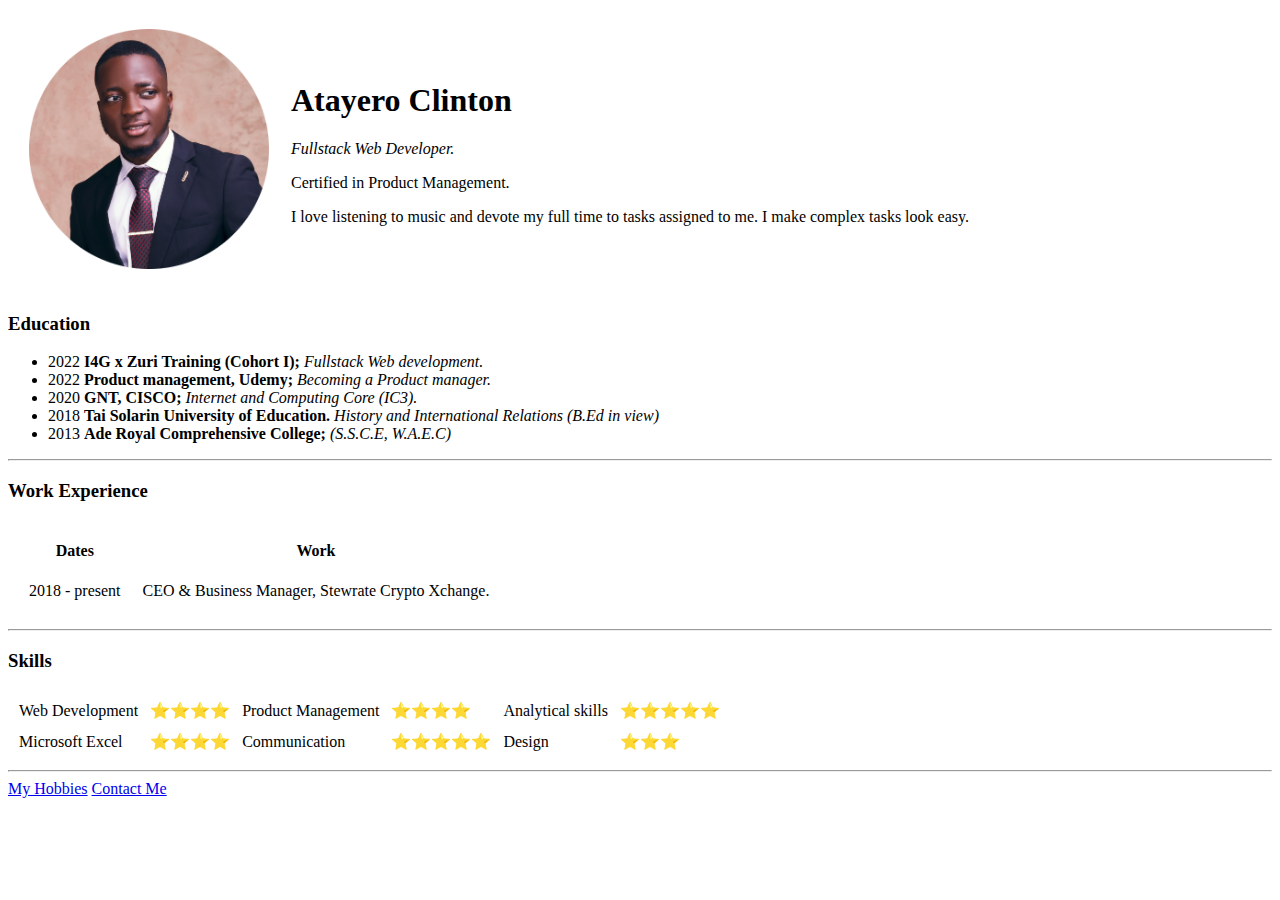
==== index.html @ 937ac160 "Add files via upload" ====
<!DOCTYPE html>
<html lang="en">

<head>
    <meta charset="UTF-8">
    <meta http-equiv="X-UA-Compatible" content="IE=edge">
    <meta name="viewport" content="width=device-width, initial-scale=1.0">
    <title>🏩Clinton's Personal Site</title>
    <link rel="stylesheet" href="style.css">
</head>

<body>
    <table cellspacing=20>
        <tr>
            <td><img src="image/sen.clint-modified.png" alt="my-pix" style="width: 15em;"></td>

            <td>
                <h1>Atayero Clinton</h1>
                <p><em>Fullstack Web Developer.</em> </p>
                <p>Certified in Product Management.</p>
                <p>I love listening to music and devote my full time to tasks assigned to me. I make complex tasks look easy. </p>
            </td>
        </tr>
    </table>
    <div class="about">
        <h3>Education</h3>
        <ul>
            <li>2022 <strong>I4G x Zuri Training (Cohort I);</strong> <em>Fullstack Web development.</em> </li>
            <li>2022 <strong>Product management, Udemy;</strong> <em>Becoming a Product manager. </em></li>
            <li>2020 <strong>GNT, CISCO;</strong> <em>Internet and Computing Core (IC3). </em></li>
            <li>2018 <strong>Tai Solarin University of Education.</strong> <em>History and International Relations (B.Ed in view)</em> </li>
            <li>2013 <strong>Ade Royal Comprehensive College;</strong> <em>(S.S.C.E, W.A.E.C)</em> </li>
        </ul>
        <hr>
        <h3>Work Experience</h3>
        <table cellspacing=20>
            <thead>
                <tr>
                    <th>Dates</th>
                    <th>Work</th>
                </tr>
            </thead>
            <tbody>
                <tr>
                    <td>2018 - present</td>
                    <td> CEO & Business Manager, Stewrate Crypto Xchange.</td>
                </tr>
            </tbody>
            <tfoot>
            </tfoot>
        </table>
        <hr>
        <h3>Skills</h3>

        <table cellspacing=10>
            <tr>
                <td>Web Development</td>
                <td>⭐⭐⭐⭐</td>
                <td>Product Management</td>
                <td>⭐⭐⭐⭐</td>
                <td>Analytical skills</td>
                <td>⭐⭐⭐⭐⭐</td>
            </tr>
            <tr>
                <td>Microsoft Excel</td>
                <td>⭐⭐⭐⭐</td>
                <td>Communication</td>
                <td>⭐⭐⭐⭐⭐</td>
                <td>Design</td>
                <td>⭐⭐⭐</td>
            </tr>
        </table>
    </div>

</body>
<hr>
<footer>
    <div class="links">
        <a href="hobbies.html">My Hobbies</a>
        <a href="contact.html">Contact Me</a>
    </div>
</footer>

</html>
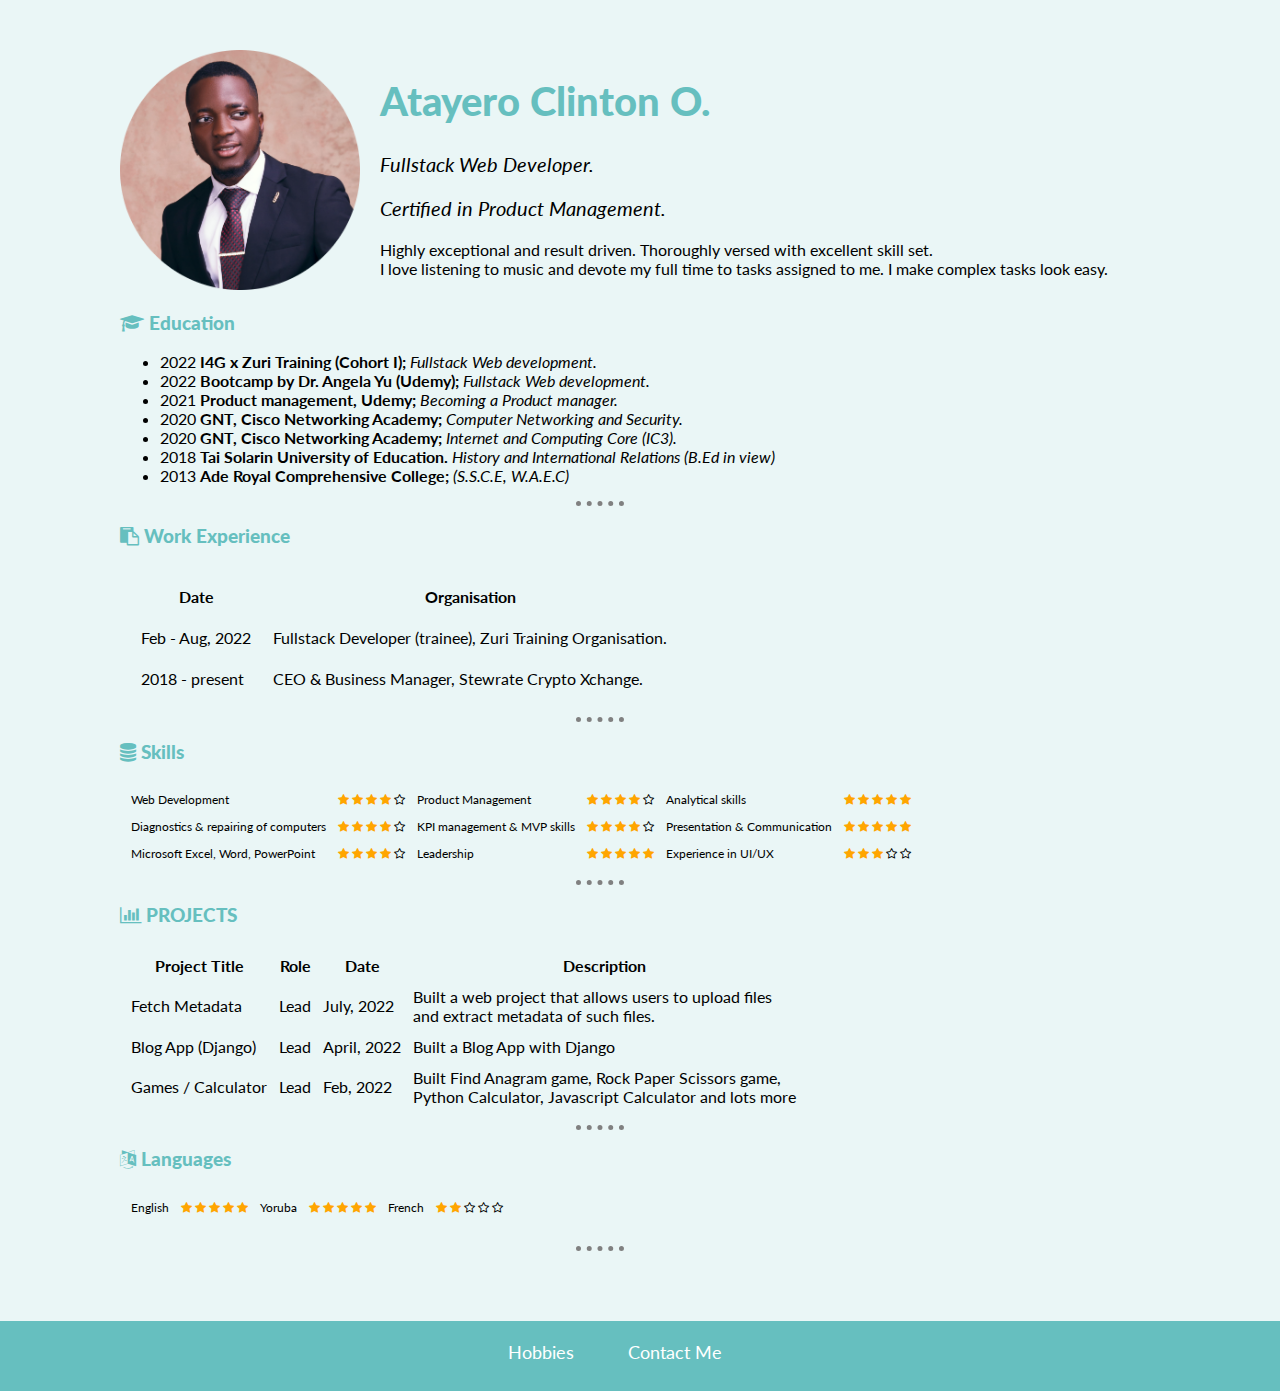
==== commit 1dd8e075: "Add files via upload" ====
--- a/index.html
+++ b/index.html
@@ -6,41 +6,64 @@
     <meta http-equiv="X-UA-Compatible" content="IE=edge">
     <meta name="viewport" content="width=device-width, initial-scale=1.0">
     <title>🏩Clinton's Personal Site</title>
-    <link rel="stylesheet" href="style.css">
+    <link rel="stylesheet" href="/Home page/style.css">
+    <link rel="stylesheet" href="https://cdnjs.cloudflare.com/ajax/libs/font-awesome/4.7.0/css/font-awesome.min.css">
 </head>
 
 <body>
-    <table cellspacing=20>
-        <tr>
-            <td><img src="image/sen.clint-modified.png" alt="my-pix" style="width: 15em;"></td>
-
-            <td>
-                <h1>Atayero Clinton</h1>
+
+    <div class="top">
+        
+        <div class="first">
+            <div class="pix"><img src="/image/sen.clint-modified.png" alt="my-pix" style="width: 15em;"></div>
+            <div class="beside">
+                <h1>Atayero Clinton O.</h1>
                 <p><em>Fullstack Web Developer.</em> </p>
-                <p>Certified in Product Management.</p>
+                <p><em>Certified in Product Management.</em> </p>
+            </div>
+            
+        </div>
+
+        <div class="address">
+            <div class="name">
+                <h1>Atayero Clinton O.</h1>
+                <p><em>Fullstack Web Developer.</em> </p>
+                <p><em>Certified in Product Management.</em> </p>
+            </div>
+            <div class="content">
+                <p>Highly exceptional and result driven. Thoroughly versed with excellent skill set.</p>
                 <p>I love listening to music and devote my full time to tasks assigned to me. I make complex tasks look easy. </p>
-            </td>
-        </tr>
-    </table>
+                <!-- <p>Currently looking to attain amazing heights in my career path.</p> -->
+            </div>
+            
+        </div>
+        
+    </div>
     <div class="about">
-        <h3>Education</h3>
+        <h3><i class="fa fa-graduation-cap"></i> Education</h3>
         <ul>
             <li>2022 <strong>I4G x Zuri Training (Cohort I);</strong> <em>Fullstack Web development.</em> </li>
-            <li>2022 <strong>Product management, Udemy;</strong> <em>Becoming a Product manager. </em></li>
-            <li>2020 <strong>GNT, CISCO;</strong> <em>Internet and Computing Core (IC3). </em></li>
+            <li>2022 <strong>Bootcamp by Dr. Angela Yu (Udemy);</strong> <em>Fullstack Web development.</em> </li>
+            <li>2021 <strong>Product management, Udemy;</strong> <em>Becoming a Product manager. </em></li>
+            <li>2020 <strong>GNT, Cisco Networking Academy;</strong> <em>Computer Networking and Security. </em></li>
+            <li>2020 <strong>GNT, Cisco Networking Academy;</strong> <em>Internet and Computing Core (IC3). </em></li>
             <li>2018 <strong>Tai Solarin University of Education.</strong> <em>History and International Relations (B.Ed in view)</em> </li>
             <li>2013 <strong>Ade Royal Comprehensive College;</strong> <em>(S.S.C.E, W.A.E.C)</em> </li>
         </ul>
         <hr>
-        <h3>Work Experience</h3>
+        <h3><i class="fa fa-clipboard"></i> Work Experience</h3>
         <table cellspacing=20>
             <thead>
                 <tr>
-                    <th>Dates</th>
-                    <th>Work</th>
+                    <th>Date</th>
+                    <th>Organisation</th>
                 </tr>
             </thead>
             <tbody>
+                <tr>
+                    <td>Feb - Aug, 2022</td>
+                    <td>Fullstack Developer (trainee), Zuri Training Organisation.</td>
+                </tr>
                 <tr>
                     <td>2018 - present</td>
                     <td> CEO & Business Manager, Stewrate Crypto Xchange.</td>
@@ -50,34 +73,165 @@
             </tfoot>
         </table>
         <hr>
-        <h3>Skills</h3>
-
-        <table cellspacing=10>
-            <tr>
-                <td>Web Development</td>
-                <td>⭐⭐⭐⭐</td>
-                <td>Product Management</td>
-                <td>⭐⭐⭐⭐</td>
-                <td>Analytical skills</td>
-                <td>⭐⭐⭐⭐⭐</td>
-            </tr>
-            <tr>
-                <td>Microsoft Excel</td>
-                <td>⭐⭐⭐⭐</td>
-                <td>Communication</td>
-                <td>⭐⭐⭐⭐⭐</td>
-                <td>Design</td>
-                <td>⭐⭐⭐</td>
-            </tr>
-        </table>
+        <h3><i class="fa fa-database"></i> Skills</h3>
+        <div class="skills">
+
+            <table cellspacing=10>
+                <tr>
+                    <td>Web Development</td>
+                    <td>
+                        <i class="fa fa-star" style="color: orange; "></i>
+                        <i class="fa fa-star" style="color: orange; "></i>
+                        <i class="fa fa-star" style="color: orange; "></i>
+                        <i class="fa fa-star" style="color: orange; "></i>
+                        <i class="fa fa-star-o"></i>
+                    </td>
+                    <td>Product Management</td>
+                    <td>
+                        <i class="fa fa-star" style="color: orange; "></i>
+                        <i class="fa fa-star" style="color: orange; "></i>
+                        <i class="fa fa-star" style="color: orange; "></i>
+                        <i class="fa fa-star" style="color: orange; "></i>
+                        <i class="fa fa-star-o"></i>
+                    </td>
+                    <td>Analytical skills</td>
+                    <td>
+                        <i class="fa fa-star" style="color: orange; "></i>
+                        <i class="fa fa-star" style="color: orange; "></i>
+                        <i class="fa fa-star" style="color: orange; "></i>
+                        <i class="fa fa-star" style="color: orange; "></i>
+                        <i class="fa fa-star" style="color: orange; "></i>
+                    </td>
+                </tr>
+                <tr>
+                    <td>Diagnostics & repairing of computers</td>
+                    <td>
+                        <i class="fa fa-star" style="color: orange; "></i>
+                        <i class="fa fa-star" style="color: orange; "></i>
+                        <i class="fa fa-star" style="color: orange; "></i>
+                        <i class="fa fa-star" style="color: orange; "></i>
+                        <i class="fa fa-star-o"></i>
+                    </td>
+                    <td>KPI management & MVP skills</td>
+                    <td>
+                        <i class="fa fa-star" style="color: orange; "></i>
+                        <i class="fa fa-star" style="color: orange; "></i>
+                        <i class="fa fa-star" style="color: orange; "></i>
+                        <i class="fa fa-star" style="color: orange; "></i>
+                        <i class="fa fa-star-o"></i>
+                    </td>
+                    <td>Presentation & Communication</td>
+                    <td>
+                        <i class="fa fa-star" style="color: orange; "></i>
+                        <i class="fa fa-star" style="color: orange; "></i>
+                        <i class="fa fa-star" style="color: orange; "></i>
+                        <i class="fa fa-star" style="color: orange; "></i>
+                        <i class="fa fa-star" style="color: orange; "></i>
+                    </td>
+                </tr>
+                <tr>
+                    <td>Microsoft Excel, Word, PowerPoint</td>
+                    <td>
+                        <i class="fa fa-star" style="color: orange; "></i>
+                        <i class="fa fa-star" style="color: orange; "></i>
+                        <i class="fa fa-star" style="color: orange; "></i>
+                        <i class="fa fa-star" style="color: orange; "></i>
+                        <i class="fa fa-star-o"></i> 
+                    </td>
+                    <td>Leadership</td>
+                    <td>
+                        <i class="fa fa-star" style="color: orange; "></i>
+                        <i class="fa fa-star" style="color: orange; "></i>
+                        <i class="fa fa-star" style="color: orange; "></i>
+                        <i class="fa fa-star" style="color: orange; "></i>
+                        <i class="fa fa-star" style="color: orange; "></i>
+                    </td>
+                    <td>Experience in UI/UX</td>
+                    <td>
+                        <i class="fa fa-star" style="color: orange; "></i>
+                        <i class="fa fa-star" style="color: orange; "></i>
+                        <i class="fa fa-star" style="color: orange; "></i>
+                        <i class="fa fa-star-o"></i>
+                        <i class="fa fa-star-o"></i> 
+                    </td>
+                </tr>
+            </table>
+        </div>
+        
+        <hr>
+        <h3><i class="fa fa-bar-chart"></i> PROJECTS</h3>
+
+        <div class="projects">
+            <table cellspacing="10">
+                <tr>
+                    <th>Project Title</th>
+                    <th>Role</th>
+                    <th>Date</th>
+                    <th>Description</th>
+                </tr>
+                <tr>
+                    <td>Fetch Metadata</td>
+                    <td>Lead</td>
+                    <td>July, 2022</td>
+                    <td>Built a web project that allows users to upload files <br> and extract metadata of such files.</td>
+                </tr>
+                <tr>
+                    <td>Blog App (Django)</td>
+                    <td>Lead</td>
+                    <td>April, 2022</td>
+                    <td>Built a Blog App with Django</td>
+                </tr>
+                <tr>
+                    <td>Games / Calculator</td>
+                    <td>Lead</td>
+                    <td>Feb, 2022</td>
+                    <td>Built Find Anagram game, Rock Paper Scissors game, <br> Python Calculator, Javascript Calculator and lots more</td>
+                </tr>
+            </table>
+        </div>
+        
+        <hr>
+        <h3><i class="fa fa-language"></i> Languages</h3>
+        <div class="lang">
+
+            <table cellspacing=10>
+                <tr>
+                    <td>English</td>
+                    <td>  
+                        <i class="fa fa-star" style="color: orange; "></i>
+                        <i class="fa fa-star" style="color: orange; "></i>
+                        <i class="fa fa-star" style="color: orange; "></i>
+                        <i class="fa fa-star" style="color: orange; "></i>
+                        <i class="fa fa-star" style="color: orange; "></i>
+                    </td>
+                    <td>Yoruba</td>
+                    <td>
+                        <i class="fa fa-star" style="color: orange; "></i>
+                        <i class="fa fa-star" style="color: orange; "></i>
+                        <i class="fa fa-star" style="color: orange; "></i>
+                        <i class="fa fa-star" style="color: orange; "></i>
+                        <i class="fa fa-star" style="color: orange; "></i>
+                    </td>
+                    <td>French</td>
+                    <td>
+                        <i class="fa fa-star" style="color: orange; "></i>
+                        <i class="fa fa-star" style="color: orange; "></i>
+                        <i class="fa fa-star-o"></i>
+                        <i class="fa fa-star-o"></i>
+                        <i class="fa fa-star-o"></i> 
+                    </td>
+                </tr>
+            </table>
+        
+        </div>
     </div>
 
 </body>
 <hr>
 <footer>
     <div class="links">
-        <a href="hobbies.html">My Hobbies</a>
-        <a href="contact.html">Contact Me</a>
+        <a href="">Hobbies</a>
+        <a href="/Contact Page/contact.html">Contact Me</a>
     </div>
 </footer>
 
--- a/Home page/style.css
+++ b/Home page/style.css
@@ -0,0 +1,164 @@
+@import url('https://fonts.googleapis.com/css2?family=Lato:ital,wght@0,400;0,700;0,900;1,400&display=swap');
+body {
+    /* background-color: powderblue; */
+    background-color: #EAF6F6;
+    margin: 15px 20px;
+    font-family: 'Lato', sans-serif;
+}
+
+hr {
+    border-style: none;
+    border-top-style: dotted;
+    border-color: grey;
+    border-width: 5px;
+    width: 5%;
+}
+
+h1,
+h3 {
+    color: #66BFBF;
+    font-family: 'Lato', sans-serif;
+    font-weight: 900;
+}
+.top {
+    display: inline;
+    width: 90vw;
+}
+.first {
+    display: flex;
+}
+.pix {
+    flex: 1;
+}
+.beside {
+    margin-left: 15px;
+}
+.name {
+    display: none;
+}
+.address {
+    margin-left: 20px;
+    font-size: 13px;
+}
+.about {
+    font-size: 14px;
+}
+.skills {
+    font-size: 9px;
+    width: 90vw;
+}
+.lang {
+    font-size: 9px;
+    width: 90vw;
+}
+.links {
+    margin-top: 20px;
+    padding: 20px 100px 20px 200px;
+    background-color: #66BFBF;
+    width: calc(100vw - 200px);
+    height: 30px;
+    margin-left: -20px;
+}
+footer {
+    width: 100vw;
+}
+.links a {
+    text-decoration: none;
+    color: white;
+    margin: 0 10px;
+}
+.links a:hover {
+    text-decoration:underline;
+    font-weight: 700;
+}
+
+@media only screen and (min-width: 600px) {
+    body {
+        /* background-color: powderblue; */
+        background-color: #EAF6F6;
+        margin: 30px 20px 0px 10px;
+        
+    }
+    .beside {
+        display: none;
+    }
+    .top {
+        display: flex;
+        width: 90vw;
+    }
+    .name {
+        display: inline-block;
+        font-size: 17px;
+    }
+    .content p {
+        margin: 0;
+        font-size: 13px;
+    }
+    .about {
+        font-size: 14px;
+    }
+    .skills {
+        font-size: 12px;
+        width: 90vw;
+    }
+    .lang {
+        font-size: 12px;
+        width: 80vw;
+        margin-bottom: 20px;
+    }
+    .links {
+        margin-top: 70px;
+        padding: 20px 100px 20px 160px;
+        background-color: #66BFBF;
+        width: calc(100vw - 200px);
+        height: 30px;
+        margin-left: -20px;
+    }
+    footer {
+        width: 100vw;
+        margin-bottom: 0;
+    }
+    .links a {
+        text-decoration: none;
+        color: white;
+        margin-left: 40px;
+    }
+}
+
+@media only screen and (min-width:1200px) {
+    body {
+        align-items: center;
+        justify-content: center;
+        width: 75vw;
+        margin: 50px 50px 0px 120px;
+    }
+    .name {
+        display: inline-block;
+        font-size: 20px;
+    }
+    .content p {
+        margin: 0;
+        font-size: 16px;
+    }
+    .about {
+        font-size: 16px;
+    }
+    .links {
+        margin-top: 70px;
+        /* padding: 20px 100px 20px 160px; */
+        padding-right: 400px;
+        background-color: #66BFBF;
+        width: calc(100vw - 400px);
+        height: 30px;
+        margin-left: -120px;
+        text-align: center;
+    }
+    footer {
+        width: 100vw;
+        margin-bottom: 0;
+        /* margin-right: 100px; */
+    }
+    .links a {
+        font-size: 18px;
+    }
+}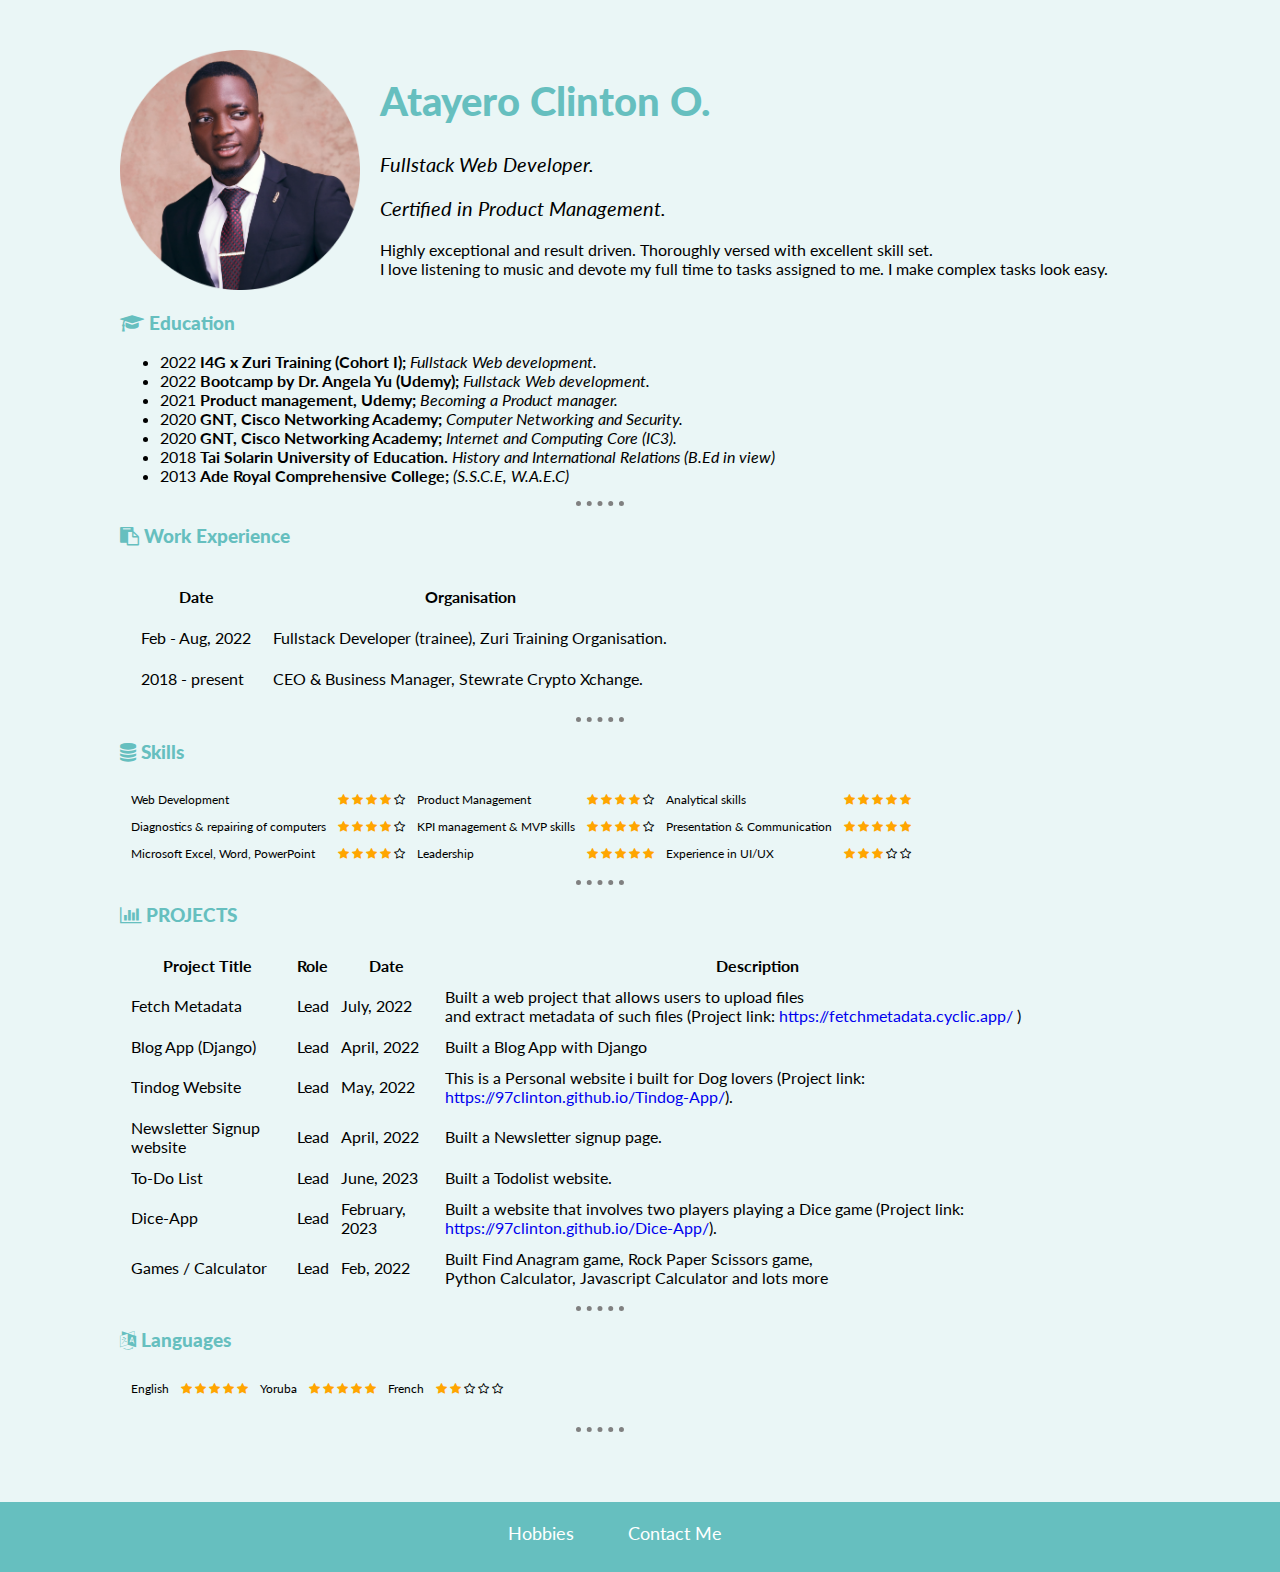
==== commit 0f9b7f00: "Update index.html" ====
--- a/index.html
+++ b/index.html
@@ -6,7 +6,7 @@
     <meta http-equiv="X-UA-Compatible" content="IE=edge">
     <meta name="viewport" content="width=device-width, initial-scale=1.0">
     <title>🏩Clinton's Personal Site</title>
-    <link rel="stylesheet" href="/Home page/style.css">
+    <link rel="stylesheet" href="./Home page/style.css">
     <link rel="stylesheet" href="https://cdnjs.cloudflare.com/ajax/libs/font-awesome/4.7.0/css/font-awesome.min.css">
 </head>
 
@@ -15,7 +15,7 @@
     <div class="top">
         
         <div class="first">
-            <div class="pix"><img src="/image/sen.clint-modified.png" alt="my-pix" style="width: 15em;"></div>
+            <div class="pix"><img src="./image/sen.clint-modified.png" alt="my-pix" style="width: 15em;"></div>
             <div class="beside">
                 <h1>Atayero Clinton O.</h1>
                 <p><em>Fullstack Web Developer.</em> </p>
@@ -173,13 +173,37 @@
                     <td>Fetch Metadata</td>
                     <td>Lead</td>
                     <td>July, 2022</td>
-                    <td>Built a web project that allows users to upload files <br> and extract metadata of such files.</td>
+                    <td>Built a web project that allows users to upload files <br> and extract metadata of such files (Project link: <a href="https://fetchmetadata.cyclic.app/" style="text-decoration: none;"> https://fetchmetadata.cyclic.app/ </a>)</td>
                 </tr>
                 <tr>
                     <td>Blog App (Django)</td>
                     <td>Lead</td>
                     <td>April, 2022</td>
                     <td>Built a Blog App with Django</td>
+                </tr>
+                <tr>
+                    <td>Tindog Website</td>
+                    <td>Lead</td>
+                    <td>May, 2022</td>
+                    <td>This is a Personal website i built for Dog lovers (Project link: <a href="https://97clinton.github.io/Tindog-App/" style="text-decoration: none;"> https://97clinton.github.io/Tindog-App/</a>).</td>
+                </tr>
+                <tr>
+                    <td>Newsletter Signup website</td>
+                    <td>Lead</td>
+                    <td>April, 2022</td>
+                    <td>Built a Newsletter signup page.</td>
+                </tr>
+                <tr>
+                    <td>To-Do List</td>
+                    <td>Lead</td>
+                    <td>June, 2023</td>
+                    <td>Built a Todolist website.</td>
+                </tr>
+                <tr>
+                    <td>Dice-App</td>
+                    <td>Lead</td>
+                    <td>February, 2023</td>
+                    <td>Built a website that involves two players playing a Dice game (Project link: <a href="https://97clinton.github.io/Dice-App" style="text-decoration: none;"> https://97clinton.github.io/Dice-App/</a>).</td>
                 </tr>
                 <tr>
                     <td>Games / Calculator</td>
@@ -231,8 +255,8 @@
 <footer>
     <div class="links">
         <a href="">Hobbies</a>
-        <a href="/Contact Page/contact.html">Contact Me</a>
+        <a href="./Contact Page/contact.html">Contact Me</a>
     </div>
 </footer>
 
-</html>+</html>
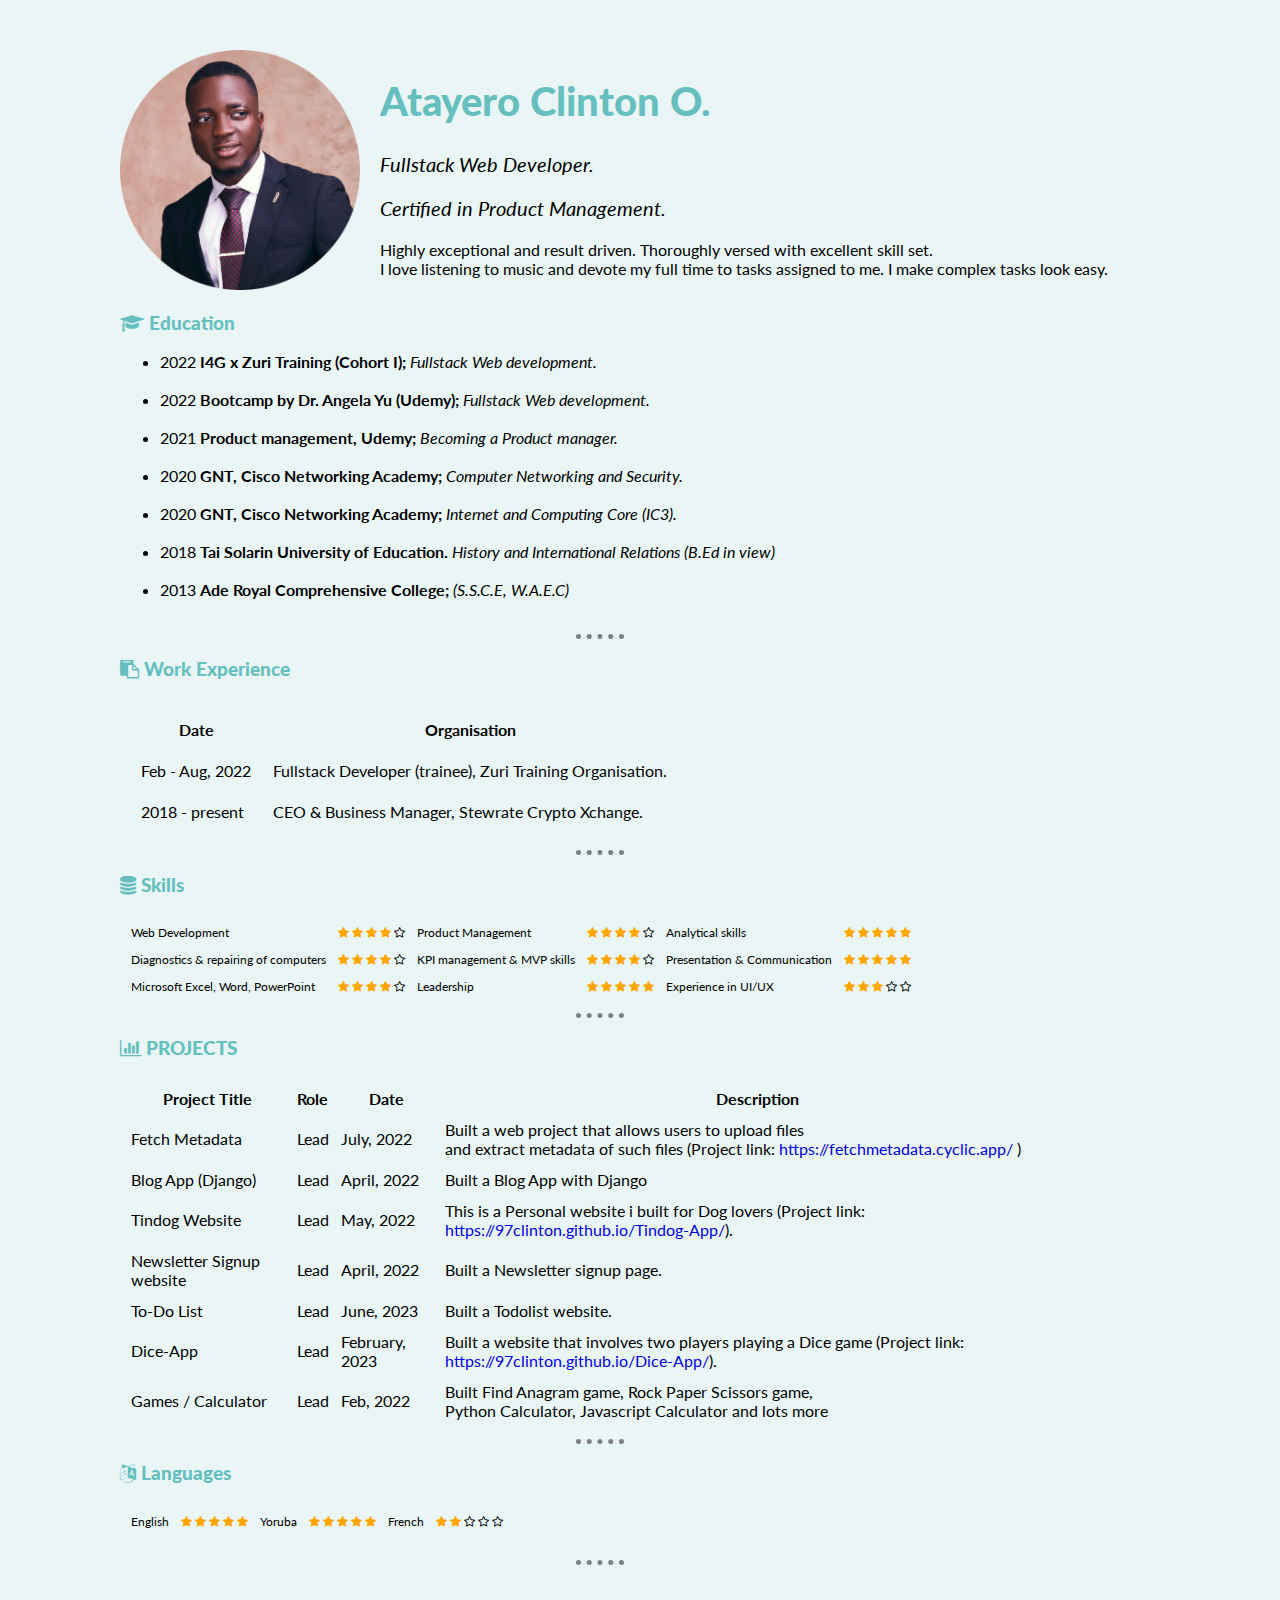
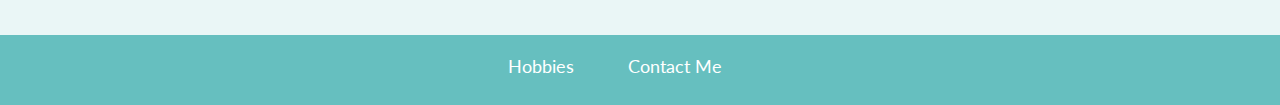
==== commit 16314c45: "Update index.html" ====
--- a/index.html
+++ b/index.html
@@ -42,13 +42,13 @@
     <div class="about">
         <h3><i class="fa fa-graduation-cap"></i> Education</h3>
         <ul>
-            <li>2022 <strong>I4G x Zuri Training (Cohort I);</strong> <em>Fullstack Web development.</em> </li>
-            <li>2022 <strong>Bootcamp by Dr. Angela Yu (Udemy);</strong> <em>Fullstack Web development.</em> </li>
-            <li>2021 <strong>Product management, Udemy;</strong> <em>Becoming a Product manager. </em></li>
-            <li>2020 <strong>GNT, Cisco Networking Academy;</strong> <em>Computer Networking and Security. </em></li>
-            <li>2020 <strong>GNT, Cisco Networking Academy;</strong> <em>Internet and Computing Core (IC3). </em></li>
-            <li>2018 <strong>Tai Solarin University of Education.</strong> <em>History and International Relations (B.Ed in view)</em> </li>
-            <li>2013 <strong>Ade Royal Comprehensive College;</strong> <em>(S.S.C.E, W.A.E.C)</em> </li>
+            <li>2022 <strong>I4G x Zuri Training (Cohort I);</strong> <em>Fullstack Web development.</em> </li> <br>
+            <li>2022 <strong>Bootcamp by Dr. Angela Yu (Udemy);</strong> <em>Fullstack Web development.</em> </li><br>
+            <li>2021 <strong>Product management, Udemy;</strong> <em>Becoming a Product manager. </em></li> <br>
+            <li>2020 <strong>GNT, Cisco Networking Academy;</strong> <em>Computer Networking and Security. </em></li> <br>
+            <li>2020 <strong>GNT, Cisco Networking Academy;</strong> <em>Internet and Computing Core (IC3). </em></li> <br>
+            <li>2018 <strong>Tai Solarin University of Education.</strong> <em>History and International Relations (B.Ed in view)</em> </li> <br>
+            <li>2013 <strong>Ade Royal Comprehensive College;</strong> <em>(S.S.C.E, W.A.E.C)</em> </li> <br>
         </ul>
         <hr>
         <h3><i class="fa fa-clipboard"></i> Work Experience</h3>
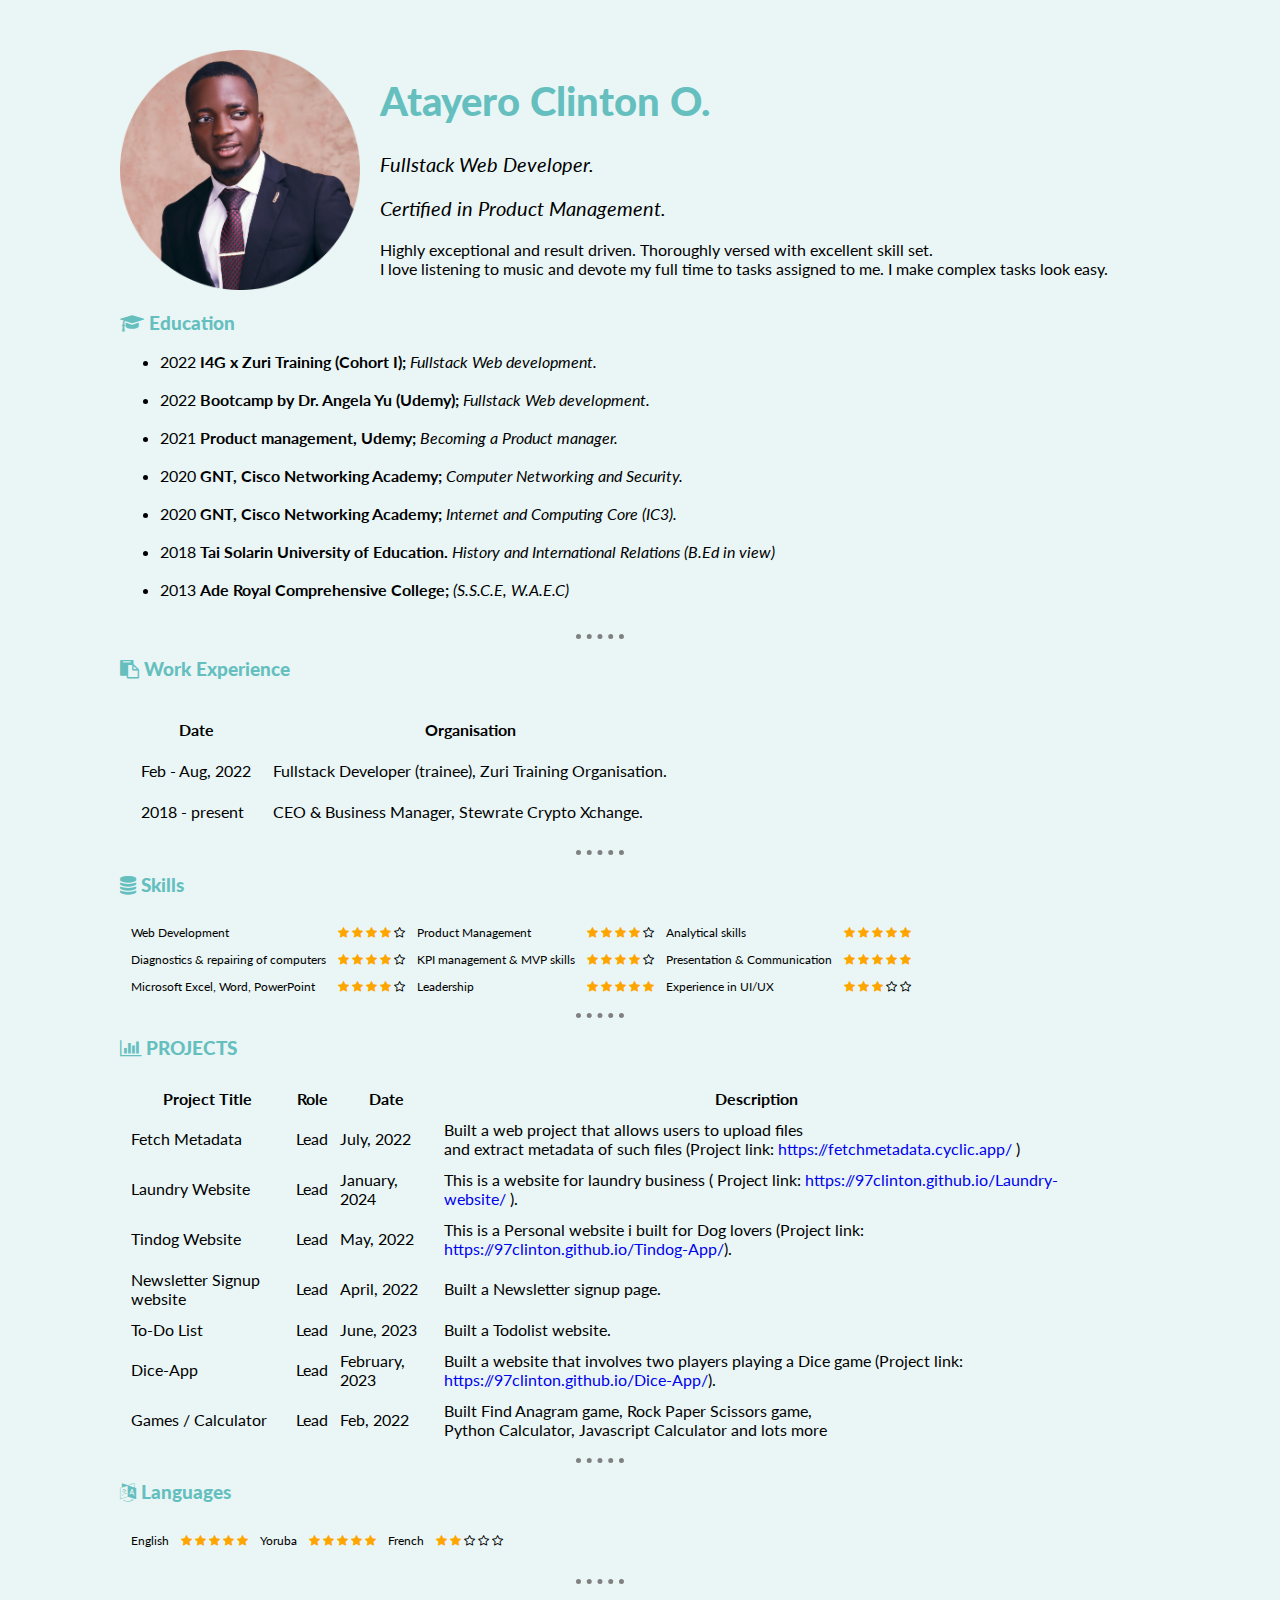
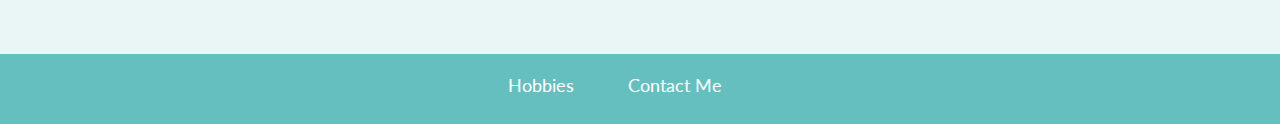
==== commit f76e97db: "Update index.html" ====
--- a/index.html
+++ b/index.html
@@ -176,10 +176,10 @@
                     <td>Built a web project that allows users to upload files <br> and extract metadata of such files (Project link: <a href="https://fetchmetadata.cyclic.app/" style="text-decoration: none;"> https://fetchmetadata.cyclic.app/ </a>)</td>
                 </tr>
                 <tr>
-                    <td>Blog App (Django)</td>
-                    <td>Lead</td>
-                    <td>April, 2022</td>
-                    <td>Built a Blog App with Django</td>
+                    <td>Laundry Website</td>
+                    <td>Lead</td>
+                    <td>January, 2024</td>
+                    <td>This is a website for laundry business ( Project link: <a href="https://97clinton.github.io/Laundry-website/" style="text-decoration: none;">https://97clinton.github.io/Laundry-website/ </a>). </td>
                 </tr>
                 <tr>
                     <td>Tindog Website</td>
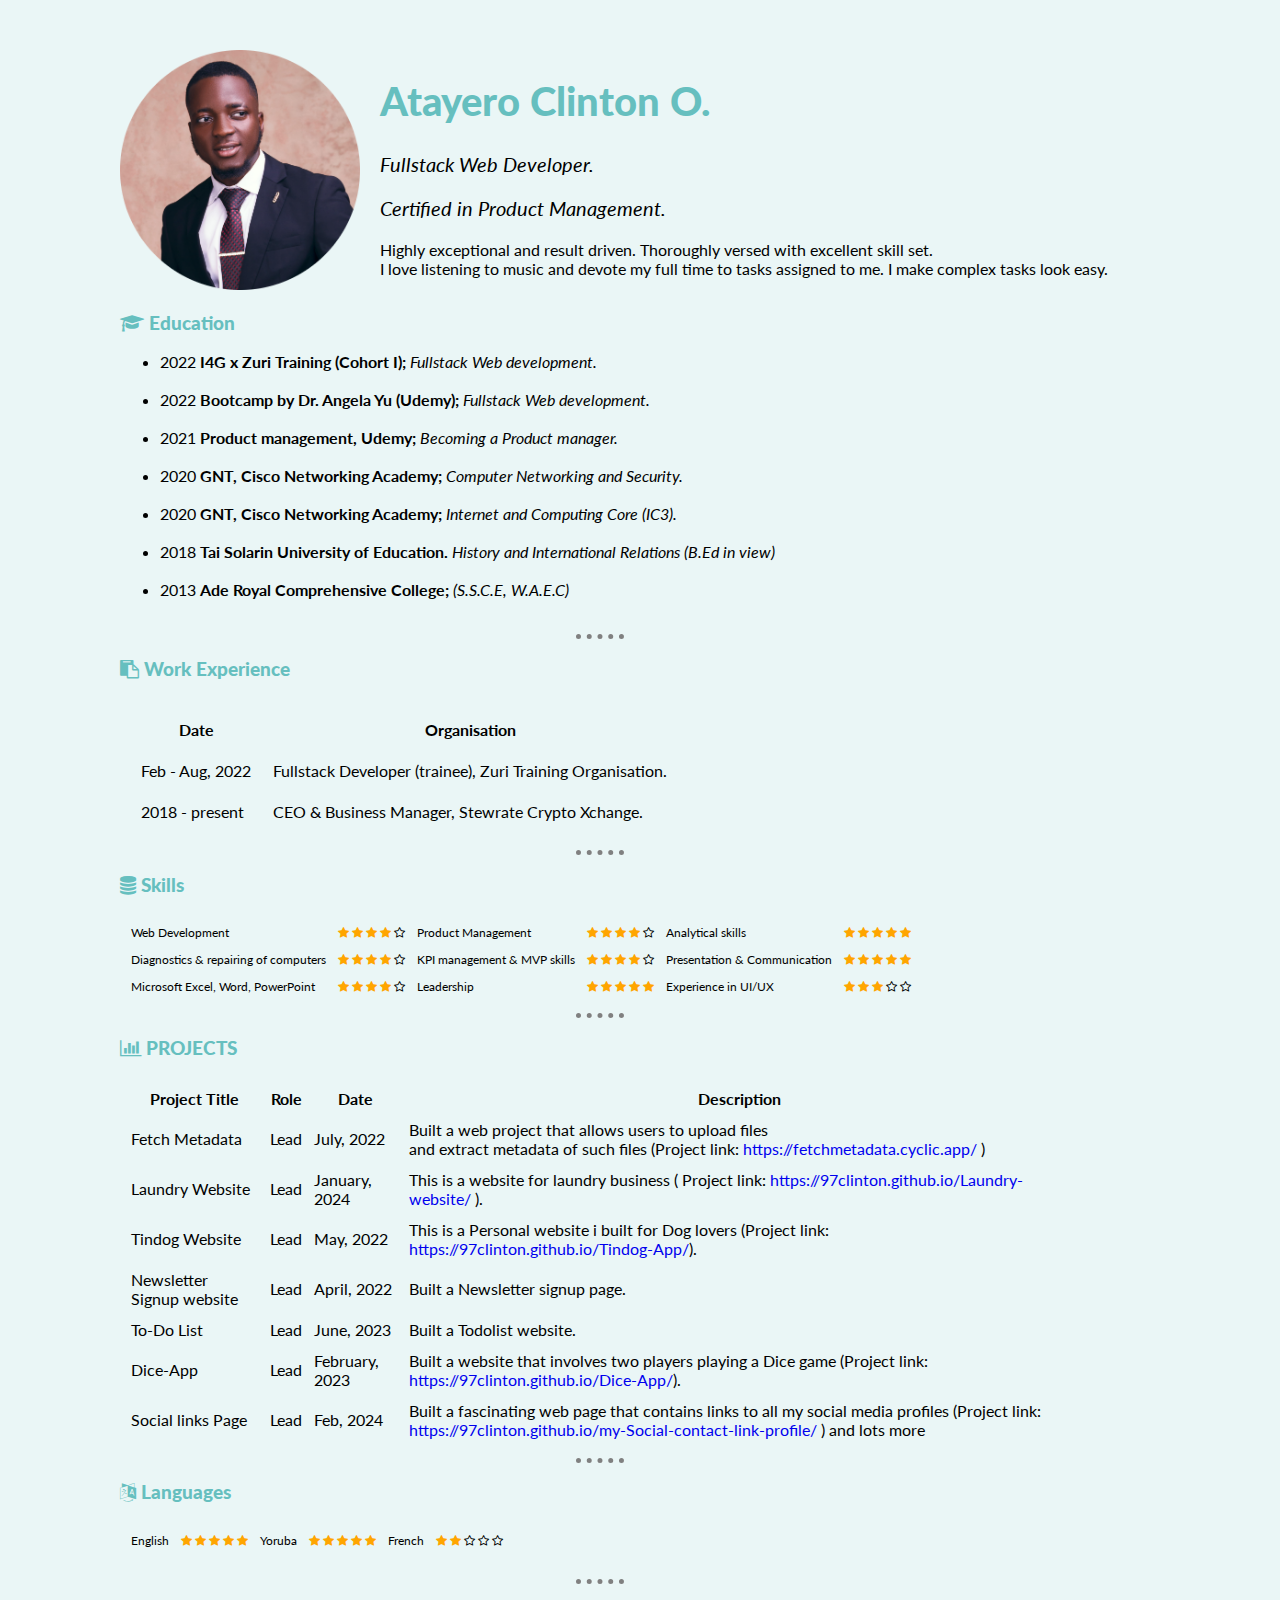
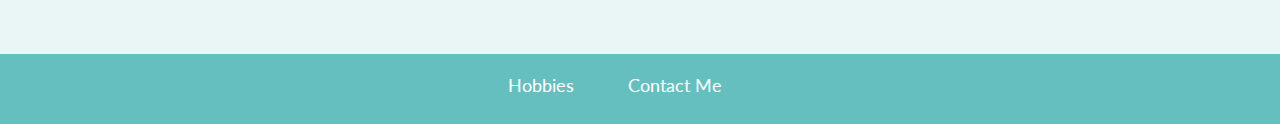
==== commit 49f57625: "Update index.html" ====
--- a/index.html
+++ b/index.html
@@ -206,10 +206,10 @@
                     <td>Built a website that involves two players playing a Dice game (Project link: <a href="https://97clinton.github.io/Dice-App" style="text-decoration: none;"> https://97clinton.github.io/Dice-App/</a>).</td>
                 </tr>
                 <tr>
-                    <td>Games / Calculator</td>
-                    <td>Lead</td>
-                    <td>Feb, 2022</td>
-                    <td>Built Find Anagram game, Rock Paper Scissors game, <br> Python Calculator, Javascript Calculator and lots more</td>
+                    <td>Social links Page</td>
+                    <td>Lead</td>
+                    <td>Feb, 2024</td>
+                    <td>Built a fascinating web page that contains links to all my social media profiles (Project link: <a href="https://97clinton.github.io/my-Social-contact-link-profile/" style="text-decoration: none;"> https://97clinton.github.io/my-Social-contact-link-profile/ </a> ) and lots more</td>
                 </tr>
             </table>
         </div>
